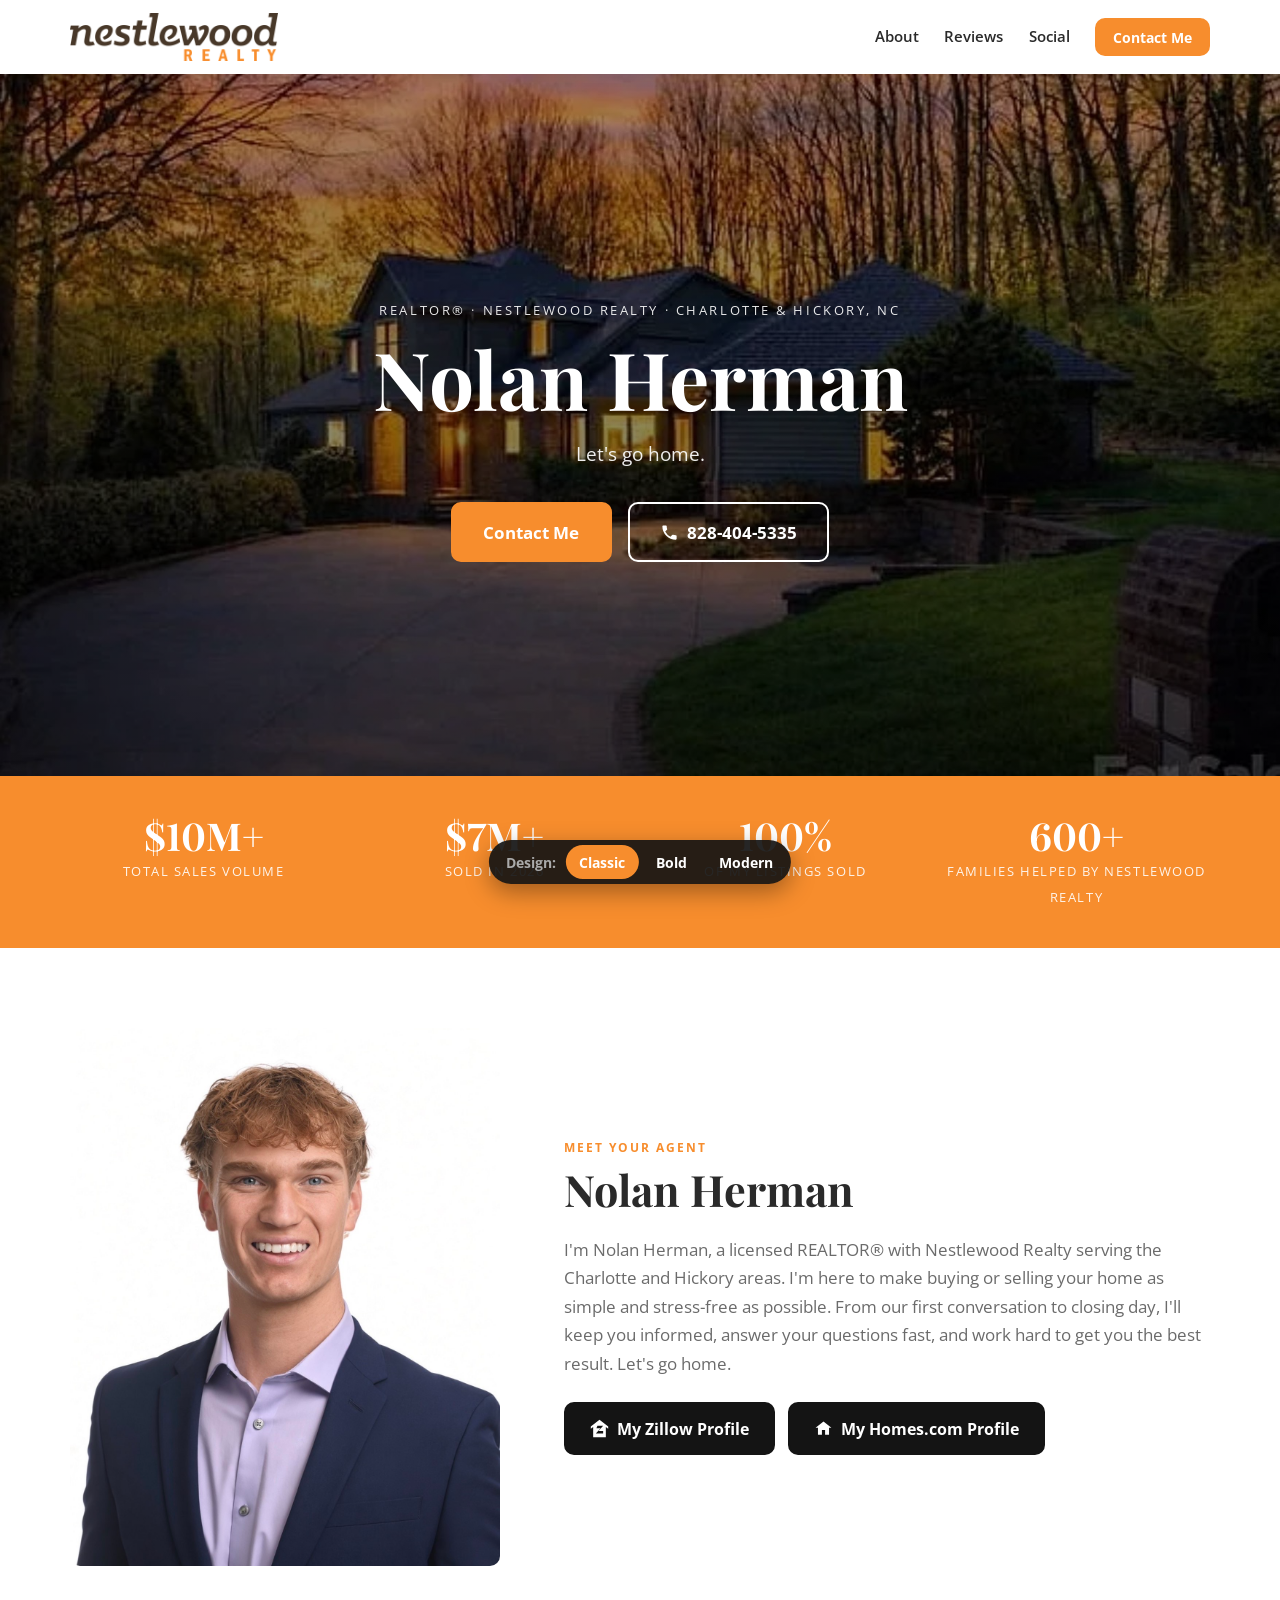
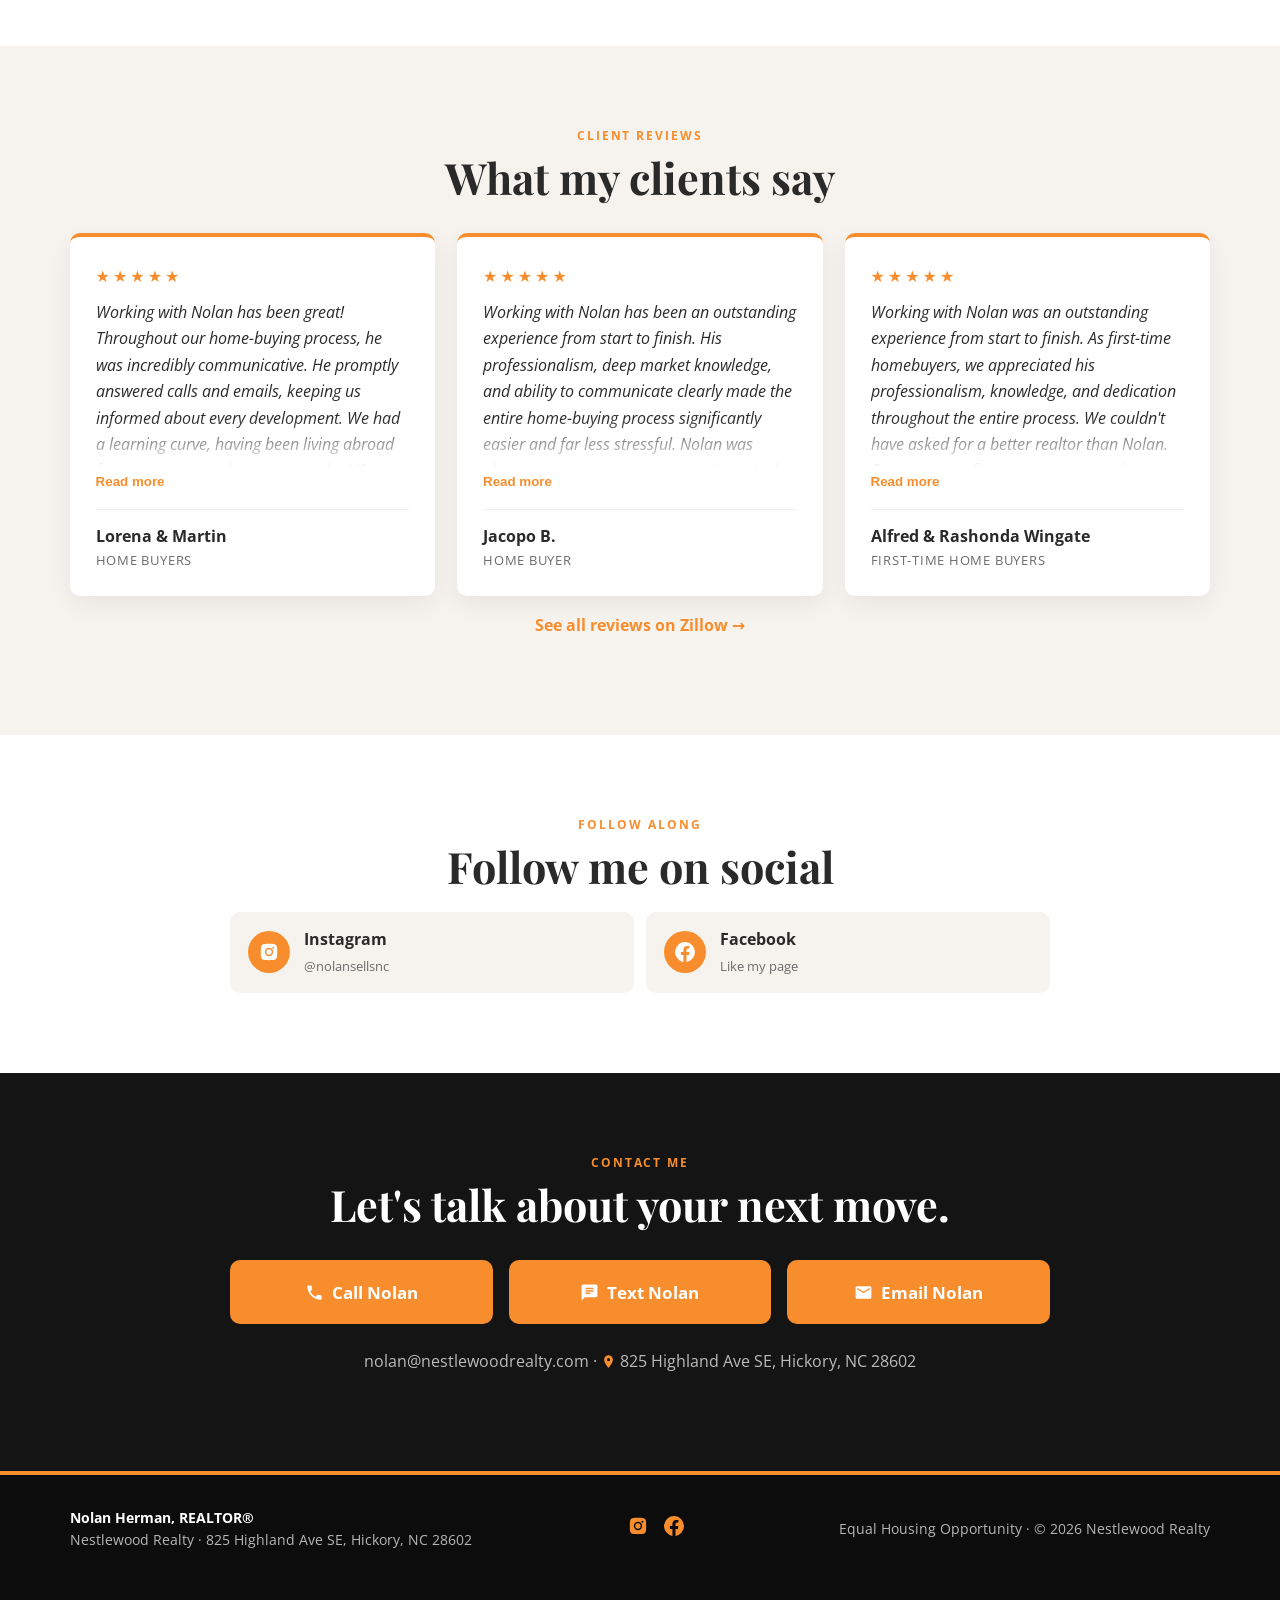
==== designs.html @ 229688e7 "Clean up: move the site to the top level The site now opens directly at the short link, and designs." ====
<!DOCTYPE html>
<html lang="en">
<head>
<meta charset="UTF-8" />
<meta name="viewport" content="width=device-width, initial-scale=1.0" />
<title>Nolan Herman, REALTOR® | Nestlewood Realty | Website Designs</title>
<link rel="preconnect" href="https://fonts.googleapis.com" />
<link rel="preconnect" href="https://fonts.gstatic.com" crossorigin />
<link href="https://fonts.googleapis.com/css2?family=Bebas+Neue&family=Playfair+Display:wght@600;700&family=Open+Sans:ital,wght@0,400;0,600;0,700;1,400&display=swap" rel="stylesheet" />
<script>document.documentElement.classList.add("js");</script>
<style>
/* ===================== BASE ===================== */
:root { --accent: #f78d2d; --dark: #141414; --ink: #2a2a2a; --muted: #6b6b6b; --soft: #f6f3ef; --radius: 10px;
  --head: "Playfair Display", Georgia, serif; --body: "Open Sans", system-ui, sans-serif; }
* { box-sizing: border-box; }
html { scroll-behavior: smooth; scroll-padding-top: 80px; }
body { font-variant-numeric: lining-nums; margin: 0; font-family: var(--body); color: var(--ink); line-height: 1.65; background: #fff; }
img { max-width: 100%; display: block; }
a { color: inherit; }
h1, h2, h3 { font-family: var(--head); line-height: 1.1; margin: 0 0 .5em; }
h2 { font-size: clamp(1.9rem, 4vw, 2.7rem); }
.wrap { width: min(1140px, 92%); margin: 0 auto; }
.center { text-align: center; }
.eyebrow { text-transform: uppercase; letter-spacing: .16em; font-size: .78rem; font-weight: 700; color: var(--accent); margin: 0 0 .6em; }
.section { padding: 5rem 0; }

/* Buttons */
.btn { display: inline-flex; align-items: center; justify-content: center; gap: .5rem; background: var(--accent); color: #fff; border: 2px solid var(--accent);
  text-decoration: none; font: 700 1rem var(--body); padding: .85em 1.5em; border-radius: var(--radius); cursor: pointer; transition: transform .15s, filter .2s; }
.btn:hover { transform: translateY(-2px); filter: brightness(.92); }
.btn svg { width: 19px; height: 19px; fill: currentColor; }
.btn-sm { padding: .55em 1.1em; font-size: .9rem; }
.btn-lg { padding: 1em 1.8em; font-size: 1.05rem; }
.btn-ghost { background: transparent; border-color: #fff; color: #fff; }
.btn-dark { background: var(--dark); border-color: var(--dark); }

/* Stripes (optional) */
.stripes { position: fixed; inset: -200px; z-index: -1; pointer-events: none; display: none;
  background: repeating-linear-gradient(-45deg, color-mix(in srgb, var(--accent) 22%, transparent) 0 70px, transparent 70px 140px, rgba(20,20,20,.08) 140px 175px, transparent 175px 245px);
  background-size: 346.5px 346.5px; animation: slide 14s linear infinite; }
@keyframes slide { to { background-position: 346.5px 0; } }
@media (prefers-reduced-motion: reduce) { .stripes { animation: none; } }


/* Header */
.site-header { position: sticky; top: 0; z-index: 20; background: #fff; box-shadow: 0 2px 14px rgba(0,0,0,.06); }
.header-inner { display: flex; align-items: center; justify-content: space-between; height: 74px; }
.brand { text-decoration: none; }
.logo-img { height: 48px; width: auto; }
.logo-text { font: 700 1.5rem var(--head); color: var(--dark); border: 2px dashed #ccc; padding: .15em .6em; border-radius: 6px; }
.nav { display: flex; align-items: center; gap: 1.6rem; font-weight: 600; font-size: .95rem; }
.nav a:not(.btn) { text-decoration: none; }
.nav a:not(.btn):hover { color: var(--accent); }

/* Cover */
.cover { position: relative; color: #fff; background: linear-gradient(rgba(0,0,0,.35), rgba(0,0,0,.55)), var(--cover) center 45% / cover no-repeat; }
.cover-inner { min-height: 78vh; display: flex; align-items: center; justify-content: center; text-align: center; padding: 4rem 0; }
.cover h1 { font-size: clamp(2.8rem, 7vw, 5rem); color: #fff; margin-bottom: .2em; }
.kicker { text-transform: uppercase; letter-spacing: .2em; font-size: .8rem; opacity: .9; }
.tagline { font-size: 1.2rem; opacity: .92; margin: 0 0 2rem; }
.cover-actions { display: flex; gap: 1rem; justify-content: center; flex-wrap: wrap; }
.cover-photo { display: none; }

/* Stats */
.stats { background: var(--accent); color: #fff; padding: 2.4rem 0; }
.stats-grid { display: grid; grid-template-columns: repeat(auto-fit, minmax(170px, 1fr)); gap: 1.5rem; text-align: center; }
.stat strong { display: block; font: 700 2.4rem/1.1 var(--head); font-variant-numeric: lining-nums; }
.stat span { font-size: .8rem; text-transform: uppercase; letter-spacing: .12em; opacity: .9; }

/* About */
.about-grid { display: grid; grid-template-columns: .8fr 1.2fr; gap: 4rem; align-items: center; }
.about-photo img { width: 100%; aspect-ratio: 4/5; object-fit: cover; object-position: center 20%; border-radius: var(--radius); }
.about-text { font-size: 1.08rem; color: var(--muted); }
.profile-buttons { display: flex; flex-wrap: wrap; gap: .8rem; margin-top: 1.5rem; }

/* Reviews */
.reviews-section { background: var(--soft); }
.reviews { display: grid; grid-template-columns: repeat(3, 1fr); gap: 1.4rem; margin-top: 2rem; align-items: start; }
.review { margin: 0; background: #fff; border-radius: var(--radius); padding: 1.6rem; box-shadow: 0 8px 24px rgba(0,0,0,.06); border-top: 4px solid var(--accent); }
.stars { color: var(--accent); letter-spacing: 3px; margin-bottom: .6rem; }
.review-text { max-height: 10.5em; overflow: hidden; position: relative; }
.review-text p { margin: 0; font-style: italic; }
.review:not(.open) .review-text::after { content: ""; position: absolute; inset: auto 0 0; height: 3em; background: linear-gradient(transparent, #fff); }
.review.open .review-text { max-height: none; }
.read-more { background: none; border: 0; padding: .4rem 0 0; color: var(--accent); font-weight: 700; cursor: pointer; }
.review footer { margin-top: 1rem; padding-top: .8rem; border-top: 1px solid #eee; font-weight: 700; }
.review footer span { display: block; font-weight: 400; font-size: .8rem; color: var(--muted); text-transform: uppercase; letter-spacing: .06em; }
.more a { color: var(--accent); font-weight: 700; text-decoration: none; }

/* Video + socials */
.media-grid { display: grid; grid-template-columns: 1fr 1fr; gap: 3rem; align-items: center; }
.video-box { display: flex; justify-content: center; }
.video-thumb { position: relative; width: 100%; aspect-ratio: 16/9; border-radius: var(--radius); overflow: hidden; background: #222; border: 0; padding: 0; cursor: pointer; display: grid; place-items: center; }
.video-thumb.short { width: min(100%, 340px); aspect-ratio: 9/16; }
.video-thumb img { position: absolute; inset: 0; width: 100%; height: 100%; object-fit: cover; }
.video-thumb iframe { position: absolute; inset: 0; width: 100%; height: 100%; border: 0; }
.video-thumb .play { position: relative; width: 74px; height: 74px; border-radius: 50%; background: var(--accent); color: #fff; display: grid; place-items: center; font-size: 1.8rem; padding-left: 6px; box-shadow: 0 8px 24px rgba(0,0,0,.35); transition: transform .2s; }
.video-thumb:hover .play { transform: scale(1.08); }
.video-thumb.placeholder { background: repeating-linear-gradient(45deg, #2a2a2a 0 14px, #262626 14px 28px); flex-direction: column; gap: .6rem; cursor: default; }
.video-thumb.placeholder small { color: #bbb; text-transform: uppercase; letter-spacing: .14em; font-size: .75rem; position: absolute; bottom: 18%; }
.socials { display: grid; gap: .7rem; margin-top: 1.2rem; }
.social { display: flex; align-items: center; gap: .9rem; text-decoration: none; padding: .75rem 1rem; border-radius: var(--radius); background: var(--soft); border: 2px solid transparent; transition: border-color .2s, transform .15s; }
.social:hover { border-color: var(--accent); transform: translateX(4px); }
.social .ic { width: 42px; height: 42px; border-radius: 50%; background: var(--accent); display: grid; place-items: center; flex: none; }
.social .ic svg { width: 20px; height: 20px; fill: #fff; }
.social b { display: block; }
.social small { color: var(--muted); }

.media-grid.no-video { grid-template-columns: 1fr; text-align: center; max-width: 820px; }
.media-grid.no-video .socials { grid-template-columns: repeat(auto-fit, minmax(220px, 1fr)); text-align: left; }

/* Contact */
.contact { background: var(--dark); color: #eee; }
.contact h2 { color: #fff; }
.contact-buttons { display: grid; grid-template-columns: repeat(3, 1fr); gap: 1rem; max-width: 820px; margin: 2rem auto 1.5rem; }
.contact-buttons .btn { padding: 1.1em; font-size: 1.05rem; }
.contact-line { color: #bbb; }
.contact-line a { text-decoration: none; }
.contact-line svg { width: 15px; height: 15px; fill: var(--accent); vertical-align: -2px; }

/* Footer */
.site-footer { background: #0c0c0c; color: rgba(255,255,255,.7); font-size: .85rem; padding: 2rem 0; border-top: 4px solid var(--accent); }
.footer-inner { display: flex; justify-content: space-between; align-items: center; gap: 1.5rem; flex-wrap: wrap; }
.site-footer strong { color: #fff; }
.footer-socials { display: flex; gap: 1rem; }
.footer-socials svg { width: 20px; height: 20px; fill: var(--accent); }

/* ===================== THEME: BOLD ===================== */
#t-bold:checked ~ .site-root { --head: "Bebas Neue", Impact, sans-serif; background: var(--dark); color: #ddd; }
#t-bold:checked ~ .site-root h1, #t-bold:checked ~ .site-root h2 { font-weight: 400; letter-spacing: .03em; color: #fff; }
#t-bold:checked ~ .site-root h2 { font-size: clamp(2.4rem, 5vw, 3.4rem); }
#t-bold:checked ~ .site-root .site-header { background: var(--dark); color: #fff; box-shadow: none; border-bottom: 1px solid #2a2a2a; }
#t-bold:checked ~ .site-root .logo-text { color: #fff; border-color: #555; }
#t-bold:checked ~ .site-root .logo-img { filter: brightness(0) invert(1); }
#t-bold:checked ~ .site-root .cover { background: linear-gradient(90deg, rgba(0,0,0,.92) 35%, rgba(0,0,0,.35)), var(--cover) center 65% / cover no-repeat; }
#t-bold:checked ~ .site-root .cover-inner { justify-content: space-between; text-align: left; min-height: 0; padding: 4rem 0 0; align-items: flex-end; gap: 2rem; }
#t-bold:checked ~ .site-root .cover-text { padding-bottom: 4.5rem; max-width: 560px; }
#t-bold:checked ~ .site-root .cover h1 { font-size: clamp(4rem, 10vw, 7.5rem); line-height: .9; }
#t-bold:checked ~ .site-root .cover h1::after { content: ""; display: block; width: 90px; height: 6px; background: var(--accent); margin-top: .9rem; }
#t-bold:checked ~ .site-root .cover-actions { justify-content: flex-start; }
#t-bold:checked ~ .site-root .cover-photo { display: block; width: 40%; max-width: 420px; }
#t-bold:checked ~ .site-root .cover-photo img { width: 100%; aspect-ratio: 4/5; object-fit: cover; object-position: center 20%; border-radius: var(--radius) var(--radius) 0 0; border: 4px solid var(--accent); border-bottom: 0; }
#t-bold:checked ~ .site-root .stats { background: #0c0c0c; border-top: 4px solid var(--accent); border-bottom: 1px solid #2a2a2a; }
#t-bold:checked ~ .site-root .stat strong { font-size: 3.2rem; color: var(--accent); font-weight: 400; }
#t-bold:checked ~ .site-root .about-photo { display: none; }
#t-bold:checked ~ .site-root .about-grid { grid-template-columns: 1fr; max-width: 760px; margin: 0 auto; text-align: center; }
#t-bold:checked ~ .site-root .about-text { color: #bbb; }
#t-bold:checked ~ .site-root .profile-buttons { justify-content: center; }
#t-bold:checked ~ .site-root .btn-dark { background: #fff; color: var(--dark); border-color: #fff; }
#t-bold:checked ~ .site-root .reviews-section { background: #1c1c1c; }
#t-bold:checked ~ .site-root .review { background: #242424; color: #ccc; box-shadow: none; }
#t-bold:checked ~ .site-root .review:not(.open) .review-text::after { background: linear-gradient(transparent, #242424); }
#t-bold:checked ~ .site-root .review footer { border-color: #333; color: #fff; }
#t-bold:checked ~ .site-root .social { background: #1f1f1f; }
#t-bold:checked ~ .site-root .social b { color: #fff; }
#t-bold:checked ~ .site-root .contact { background: var(--accent); color: #111; }
#t-bold:checked ~ .site-root .contact h2 { color: #111; }
#t-bold:checked ~ .site-root .contact .eyebrow { color: #111; }
#t-bold:checked ~ .site-root .contact-buttons .btn { background: var(--dark); border-color: var(--dark); }
#t-bold:checked ~ .site-root .contact-line { color: #222; }
#t-bold:checked ~ .site-root .contact-line svg { fill: #111; }

/* ===================== THEME: MODERN ===================== */
#t-modern:checked ~ .site-root { --head: "Bebas Neue", Impact, sans-serif; --radius: 16px; background: #f1ebe3; }
#t-modern:checked ~ .site-root .stripes { display: block; }
#t-modern:checked ~ .site-root h1, #t-modern:checked ~ .site-root h2 { font-weight: 400; letter-spacing: .03em; color: #3d2e24; }
#t-modern:checked ~ .site-root h2 { font-size: clamp(2.4rem, 5vw, 3.3rem); }
#t-modern:checked ~ .site-root .site-header { background: rgba(255,255,255,.92); backdrop-filter: blur(8px); }
#t-modern:checked ~ .site-root .cover { background: none; color: var(--ink); }
#t-modern:checked ~ .site-root .cover-inner { min-height: 0; text-align: left; justify-content: space-between; gap: 3rem; padding: 3.5rem 0 2rem; }
#t-modern:checked ~ .site-root .cover-text { flex: 1; background: rgba(255,255,255,.94); border-radius: var(--radius); padding: 2.6rem; box-shadow: 0 16px 40px rgba(0,0,0,.08); }
#t-modern:checked ~ .site-root .cover h1 { color: #3d2e24; font-size: clamp(3.4rem, 8vw, 6rem); line-height: .95; }
#t-modern:checked ~ .site-root .kicker { color: var(--accent); opacity: 1; font-weight: 700; }
#t-modern:checked ~ .site-root .tagline { color: var(--muted); }
#t-modern:checked ~ .site-root .cover-actions { justify-content: flex-start; }
#t-modern:checked ~ .site-root .btn-ghost { border-color: var(--dark); color: var(--dark); }
#t-modern:checked ~ .site-root .cover-photo { display: block; flex: .8; position: relative; }
#t-modern:checked ~ .site-root .cover-photo::before { content: ""; position: absolute; inset: 0; border-radius: var(--radius); background: var(--cover) center 65% / cover; transform: rotate(3deg); box-shadow: 0 16px 40px rgba(0,0,0,.15); }
#t-modern:checked ~ .site-root .cover-photo img { position: relative; width: 100%; aspect-ratio: 4/5; object-fit: cover; object-position: center 20%; border-radius: var(--radius); border: 6px solid #fff; box-shadow: 0 16px 40px rgba(0,0,0,.15); transform: rotate(-2deg); }
#t-modern:checked ~ .site-root .stats { background: none; color: var(--ink); padding: 1rem 0; }
#t-modern:checked ~ .site-root .stats-grid { gap: 1rem; }
#t-modern:checked ~ .site-root .stat { background: var(--dark); color: #fff; border-radius: var(--radius); padding: 1.4rem 1rem; }
#t-modern:checked ~ .site-root .stat strong { color: var(--accent); font-weight: 400; font-size: 2.8rem; }
#t-modern:checked ~ .site-root .section { padding: 1.2rem 0; }
#t-modern:checked ~ .site-root .section > .wrap { background: rgba(255,255,255,.95); border-radius: var(--radius); padding: 2.8rem; box-shadow: 0 16px 40px rgba(0,0,0,.06); }
#t-modern:checked ~ .site-root .about-photo { display: none; }
#t-modern:checked ~ .site-root .about-grid { grid-template-columns: 1fr; }
#t-modern:checked ~ .site-root .reviews-section { background: none; }
#t-modern:checked ~ .site-root .review { background: var(--soft); box-shadow: none; }
#t-modern:checked ~ .site-root .review:not(.open) .review-text::after { background: linear-gradient(transparent, var(--soft)); }
#t-modern:checked ~ .site-root .contact { background: none; color: var(--ink); }
#t-modern:checked ~ .site-root .contact > .wrap { background: var(--dark) !important; color: #ddd; }
#t-modern:checked ~ .site-root .contact h2 { color: #fff; }
#t-modern:checked ~ .site-root .site-footer { margin-top: 1.2rem; }

/* ===================== PHONES ===================== */
@media (max-width: 860px) {
  .nav a:not(.btn) { display: none; }
  .about-grid, .media-grid { grid-template-columns: 1fr; gap: 2rem; }
  .about-photo { max-width: 340px; }
  .reviews { grid-template-columns: 1fr; }
  .contact-buttons { grid-template-columns: 1fr; }
  .stats-grid { grid-template-columns: repeat(2, 1fr); }
  .section { padding: 3.5rem 0; }
  .cover-inner { min-height: 70vh; }
  #t-bold:checked ~ .site-root .cover-inner { flex-direction: column-reverse; align-items: center; text-align: center; padding-top: 2.5rem; }
  #t-bold:checked ~ .site-root .cover-text { padding-bottom: 3rem; }
  #t-bold:checked ~ .site-root .cover h1::after { margin: .9rem auto 0; }
  #t-bold:checked ~ .site-root .cover-actions { justify-content: center; }
  #t-bold:checked ~ .site-root .cover-photo { width: 70%; }
  #t-modern:checked ~ .site-root .cover-inner { flex-direction: column-reverse; min-height: 0; padding-top: 2rem; }
  #t-modern:checked ~ .site-root .cover-photo { width: 75%; }
  #t-modern:checked ~ .site-root .cover-text { padding: 1.8rem; text-align: center; }
  #t-modern:checked ~ .site-root .cover-actions { justify-content: center; }
  #t-modern:checked ~ .site-root .section > .wrap { padding: 1.8rem 1.3rem; }
  .footer-inner { flex-direction: column; text-align: center; }
}

:root { --accent: #f78d2d; }
.site-root { min-height: 100vh; background: #fff; position: relative; z-index: 0; }
.theme-radio { position: absolute; opacity: 0; pointer-events: none; }
/* Design switcher */
.switcher { position: fixed; left: 50%; bottom: 16px; transform: translateX(-50%); z-index: 100; display: flex; gap: 4px; padding: 5px;
  background: rgba(20,20,20,.92); border-radius: 999px; box-shadow: 0 8px 24px rgba(0,0,0,.35); font: 700 .85rem "Open Sans", sans-serif; }
.switcher span { color: #aaa; padding: .55em .4em .55em .9em; }
.switcher label { color: #fff; padding: .55em 1em; border-radius: 999px; cursor: pointer; }
#t-classic:checked ~ .switcher label[for=t-classic],
#t-bold:checked ~ .switcher label[for=t-bold],
#t-modern:checked ~ .switcher label[for=t-modern] { background: var(--accent); }
.site-footer { padding-bottom: 5rem; }
/* Reviews show in full unless JavaScript is on */
html:not(.js) .review-text { max-height: none; }
html:not(.js) .review-text::after, html:not(.js) .read-more { display: none !important; }

</style>
</head>
<body>
<input type="radio" name="theme" id="t-classic" class="theme-radio" checked />
<input type="radio" name="theme" id="t-bold" class="theme-radio" />
<input type="radio" name="theme" id="t-modern" class="theme-radio" />
<div class="switcher" role="group" aria-label="Choose a design"><span>Design:</span>
  <label for="t-classic">Classic</label><label for="t-bold">Bold</label><label for="t-modern">Modern</label></div>
<div class="site-root">
<div class="stripes" aria-hidden="true"></div>

  <header class="site-header">
    <div class="wrap header-inner">
      <a href="#top" class="brand"><img src="[data-uri]" alt="Nestlewood Realty" class="logo-img"></a>
      <nav class="nav">
        <a href="#about">About</a><a href="#reviews">Reviews</a><a href="#videos">Social</a>
        <a href="#contact" class="btn btn-sm">Contact Me</a>
      </nav>
    </div>
  </header>

  <section class="cover" id="top" style="--cover:url('[data-uri]')">
    <div class="wrap cover-inner">
      <div class="cover-text">
        <p class="kicker">REALTOR® · Nestlewood Realty · Charlotte &amp; Hickory, NC</p>
        <h1>Nolan Herman</h1>
        <p class="tagline">Let's go home.</p>
        <div class="cover-actions">
          <a href="#contact" class="btn btn-lg">Contact Me</a>
          <a href="tel:8284045335" class="btn btn-lg btn-ghost"><svg viewBox="0 0 24 24" aria-hidden="true"><path d="M6.6 10.8a15.1 15.1 0 0 0 6.6 6.6l2.2-2.2a1 1 0 0 1 1-.25 11.4 11.4 0 0 0 3.6.57 1 1 0 0 1 1 1V20a1 1 0 0 1-1 1A17 17 0 0 1 3 4a1 1 0 0 1 1-1h3.5a1 1 0 0 1 1 1c0 1.25.2 2.45.57 3.57a1 1 0 0 1-.25 1z"></path></svg> 828-404-5335</a>
        </div>
      </div>
      <div class="cover-photo"><img src="[data-uri]" alt="Nolan Herman"></div>
    </div>
  </section>

  <section class="stats"><div class="wrap stats-grid">
    <div class="stat"><strong>$10M+</strong><span>Total sales volume</span></div><div class="stat"><strong>$7M+</strong><span>Sold in 2026</span></div><div class="stat"><strong>100%</strong><span>Of my listings sold</span></div><div class="stat"><strong>600+</strong><span>Families helped by Nestlewood Realty</span></div>
  </div></section>

  <section class="section about" id="about">
    <div class="wrap about-grid">
      <div class="about-photo"><img src="[data-uri]" alt="Nolan Herman"></div>
      <div>
        <p class="eyebrow">Meet Your Agent</p>
        <h2>Nolan Herman</h2>
        <p class="about-text">I'm Nolan Herman, a licensed REALTOR® with Nestlewood Realty serving the Charlotte and Hickory areas. I'm here to make buying or selling your home as simple and stress-free as possible. From our first conversation to closing day, I'll keep you informed, answer your questions fast, and work hard to get you the best result. Let's go home.</p>
        <div class="profile-buttons">
          <a class="btn btn-dark" href="https://www.zillow.com/profile/Nolansellnc" target="_blank" rel="noopener"><svg viewBox="0 0 24 24" aria-hidden="true"><path d="M12 1 1 9.6v2.6l3-2.2V23h16V10l3 2.2V9.6zm4.6 17.4H7.4l5.9-6.6H8.1l1.3-3.2h7.2l-5.8 6.6h5.8z"></path></svg> My Zillow Profile</a>
          <a class="btn btn-dark" href="https://www.homes.com/real-estate-agents/nolan-herman/2672vt8/" target="_blank" rel="noopener"><svg viewBox="0 0 24 24" aria-hidden="true"><path d="M12 3 2 11h3v9h5v-6h4v6h5v-9h3z"></path></svg> My Homes.com Profile</a>
        </div>
      </div>
    </div>
  </section>

  <section class="section reviews-section" id="reviews">
    <div class="wrap">
      <p class="eyebrow center">Client Reviews</p>
      <h2 class="center">What my clients say</h2>
      <div class="reviews">
        <blockquote class="review">
          <div class="stars">★★★★★</div>
          <div class="review-text"><p>Working with Nolan has been great! Throughout our home-buying process, he was incredibly communicative. He promptly answered calls and emails, keeping us informed about every development. We had a learning curve, having been living abroad for many years and returning to the US, things have drastically changed. But his ability to clearly explain complex contracts and situations in detail was invaluable. It is hard to make buying a home a stress-free situation, but Nolan worked hard for us and made it easy to navigate. He brought a fresh perspective to the process, was always available, day and night, explained everything clearly, and was pro-active finding answers to any questions we had, without any delay. Nolan truly went above and beyond. He was incredibly professional, patient, and made the whole journey feel effortless, even handling remote aspects seamlessly. He looked out for our best interests, getting us a fantastic deal. You feel like you're their only client. So grateful for having had such a great agent through this process. We highly recommend Nolan to anyone looking to buy a home, you will be in great hands, do not hesitate to contact and get on your way to finding your perfect home!</p></div>
          <button class="read-more" type="button">Read more</button>
          <footer>Lorena &amp; Martin<span>Home Buyers</span></footer>
        </blockquote><blockquote class="review">
          <div class="stars">★★★★★</div>
          <div class="review-text"><p>Working with Nolan has been an outstanding experience from start to finish. His professionalism, deep market knowledge, and ability to communicate clearly made the entire home-buying process significantly easier and far less stressful. Nolan was always proactive, responsive, and genuinely committed to protecting my best interests. What impressed me the most was his attention to detail and his ability to anticipate potential issues before they became problems. He guided me through every step with honesty, transparency, and a level of dedication that is hard to find. Nolan consistently went above and beyond, ensuring I had all the information I needed to make confident decisions. I highly recommend Nolan to anyone looking for a reliable, knowledgeable, and truly client-focused real estate professional. He is exceptional at what he does, and I'm grateful to have worked with him.</p></div>
          <button class="read-more" type="button">Read more</button>
          <footer>Jacopo B.<span>Home Buyer</span></footer>
        </blockquote><blockquote class="review">
          <div class="stars">★★★★★</div>
          <div class="review-text"><p>Working with Nolan was an outstanding experience from start to finish. As first-time homebuyers, we appreciated his professionalism, knowledge, and dedication throughout the entire process. We couldn't have asked for a better realtor than Nolan. From our very first conversation to closing day, he made us feel supported, informed, and confident throughout the entire home-buying process. He was always quick to answer our questions, incredibly patient, and truly had our best interests at heart. Buying a home is a huge milestone, and thanks to his guidance, it was an exciting and enjoyable experience. We are so grateful for all of his hard work, dedication, and professionalism. We absolutely love our new home and highly recommend Nolan to anyone looking for a realtor who genuinely cares about their clients.</p></div>
          <button class="read-more" type="button">Read more</button>
          <footer>Alfred &amp; Rashonda Wingate<span>First-Time Home Buyers</span></footer>
        </blockquote>
      </div>
      <p class="center more"><a href="https://www.zillow.com/profile/Nolansellnc" target="_blank" rel="noopener">See all reviews on Zillow →</a></p>
    </div>
  </section>

  <section class="section media" id="videos">
    <div class="wrap media-grid no-video">
      
      <div class="follow">
        <p class="eyebrow">Follow Along</p>
        <h2>Follow me on social</h2>
        <div class="socials">
          <a class="social" href="https://www.instagram.com/nolansellsnc/" target="_blank" rel="noopener"><span class="ic"><svg viewBox="0 0 24 24" aria-hidden="true"><path d="M12 2.2c3.2 0 3.6 0 4.8.1 3.3.1 4.8 1.7 4.9 4.9.1 1.3.1 1.6.1 4.8s0 3.6-.1 4.8c-.1 3.2-1.7 4.8-4.9 4.9-1.3.1-1.6.1-4.8.1s-3.6 0-4.8-.1c-3.3-.1-4.8-1.7-4.9-4.9C2.2 15.6 2.2 15.2 2.2 12s0-3.6.1-4.8C2.4 3.9 3.9 2.4 7.2 2.3 8.4 2.2 8.8 2.2 12 2.2zM12 7a5 5 0 1 0 0 10 5 5 0 0 0 0-10zm0 8.2a3.2 3.2 0 1 1 0-6.4 3.2 3.2 0 0 1 0 6.4zm5.2-9.6a1.2 1.2 0 1 0 0 2.4 1.2 1.2 0 0 0 0-2.4z"></path></svg></span><span><b>Instagram</b><small>@nolansellsnc</small></span></a><a class="social" href="https://www.facebook.com/profile.php?id=61578346302536" target="_blank" rel="noopener"><span class="ic"><svg viewBox="0 0 24 24" aria-hidden="true"><path d="M24 12a12 12 0 1 0-13.9 11.9v-8.4h-3V12h3V9.4c0-3 1.8-4.7 4.5-4.7 1.3 0 2.7.2 2.7.2v3h-1.5c-1.5 0-2 .9-2 1.9V12h3.4l-.5 3.5h-2.9v8.4A12 12 0 0 0 24 12z"></path></svg></span><span><b>Facebook</b><small>Like my page</small></span></a>
        </div>
      </div>
    </div>
  </section>

  <section class="section contact" id="contact">
    <div class="wrap contact-inner">
      <p class="eyebrow center">Contact Me</p>
      <h2 class="center">Let's talk about your next move.</h2>
      <div class="contact-buttons">
    <a class="btn" href="tel:8284045335"><svg viewBox="0 0 24 24" aria-hidden="true"><path d="M6.6 10.8a15.1 15.1 0 0 0 6.6 6.6l2.2-2.2a1 1 0 0 1 1-.25 11.4 11.4 0 0 0 3.6.57 1 1 0 0 1 1 1V20a1 1 0 0 1-1 1A17 17 0 0 1 3 4a1 1 0 0 1 1-1h3.5a1 1 0 0 1 1 1c0 1.25.2 2.45.57 3.57a1 1 0 0 1-.25 1z"></path></svg> Call Nolan</a>
    <a class="btn" href="sms:8284045335"><svg viewBox="0 0 24 24" aria-hidden="true"><path d="M20 2H4a2 2 0 0 0-2 2v18l4-4h14a2 2 0 0 0 2-2V4a2 2 0 0 0-2-2zM7 9h10v2H7zm6 5H7v-2h6zm4-6H7V6h10z"></path></svg> Text Nolan</a>
    <a class="btn" href="mailto:nolan@nestlewoodrealty.com"><svg viewBox="0 0 24 24" aria-hidden="true"><path d="M20 4H4a2 2 0 0 0-2 2v12a2 2 0 0 0 2 2h16a2 2 0 0 0 2-2V6a2 2 0 0 0-2-2zm0 4-8 5-8-5V6l8 5 8-5z"></path></svg> Email Nolan</a></div>
      <p class="center contact-line"><a href="mailto:nolan@nestlewoodrealty.com">nolan@nestlewoodrealty.com</a> · <a href="https://www.google.com/maps/search/?api=1&amp;query=825%20Highland%20Ave%20SE%2C%20Hickory%2C%20NC%2028602" target="_blank" rel="noopener"><svg viewBox="0 0 24 24" aria-hidden="true"><path d="M12 2a7 7 0 0 0-7 7c0 5.3 7 13 7 13s7-7.7 7-13a7 7 0 0 0-7-7zm0 9.5a2.5 2.5 0 1 1 0-5 2.5 2.5 0 0 1 0 5z"></path></svg> 825 Highland Ave SE, Hickory, NC 28602</a></p>
    </div>
  </section>

  <footer class="site-footer">
    <div class="wrap footer-inner">
      <div><strong>Nolan Herman, REALTOR®</strong><br>Nestlewood Realty · 825 Highland Ave SE, Hickory, NC 28602</div>
      <div class="footer-socials"><a href="https://www.instagram.com/nolansellsnc/" target="_blank" rel="noopener" aria-label="Instagram"><svg viewBox="0 0 24 24" aria-hidden="true"><path d="M12 2.2c3.2 0 3.6 0 4.8.1 3.3.1 4.8 1.7 4.9 4.9.1 1.3.1 1.6.1 4.8s0 3.6-.1 4.8c-.1 3.2-1.7 4.8-4.9 4.9-1.3.1-1.6.1-4.8.1s-3.6 0-4.8-.1c-3.3-.1-4.8-1.7-4.9-4.9C2.2 15.6 2.2 15.2 2.2 12s0-3.6.1-4.8C2.4 3.9 3.9 2.4 7.2 2.3 8.4 2.2 8.8 2.2 12 2.2zM12 7a5 5 0 1 0 0 10 5 5 0 0 0 0-10zm0 8.2a3.2 3.2 0 1 1 0-6.4 3.2 3.2 0 0 1 0 6.4zm5.2-9.6a1.2 1.2 0 1 0 0 2.4 1.2 1.2 0 0 0 0-2.4z"></path></svg></a><a href="https://www.facebook.com/profile.php?id=61578346302536" target="_blank" rel="noopener" aria-label="Facebook"><svg viewBox="0 0 24 24" aria-hidden="true"><path d="M24 12a12 12 0 1 0-13.9 11.9v-8.4h-3V12h3V9.4c0-3 1.8-4.7 4.5-4.7 1.3 0 2.7.2 2.7.2v3h-1.5c-1.5 0-2 .9-2 1.9V12h3.4l-.5 3.5h-2.9v8.4A12 12 0 0 0 24 12z"></path></svg></a></div>
      <div class="fine">Equal Housing Opportunity · © 2026 Nestlewood Realty</div>
    </div>
  </footer>
</div>
<script>
document.querySelectorAll(".review").forEach((r) => {
  const t = r.querySelector(".review-text"), b = r.querySelector(".read-more");
  if (t.scrollHeight <= t.clientHeight + 4) { b.hidden = true; r.classList.add("open"); return; }
  b.addEventListener("click", () => { const o = r.classList.toggle("open"); b.textContent = o ? "Show less" : "Read more"; });
});
document.querySelectorAll(".switcher label").forEach((l) => l.addEventListener("click", () => scrollTo(0, 0)));
</script>
</body>
</html>
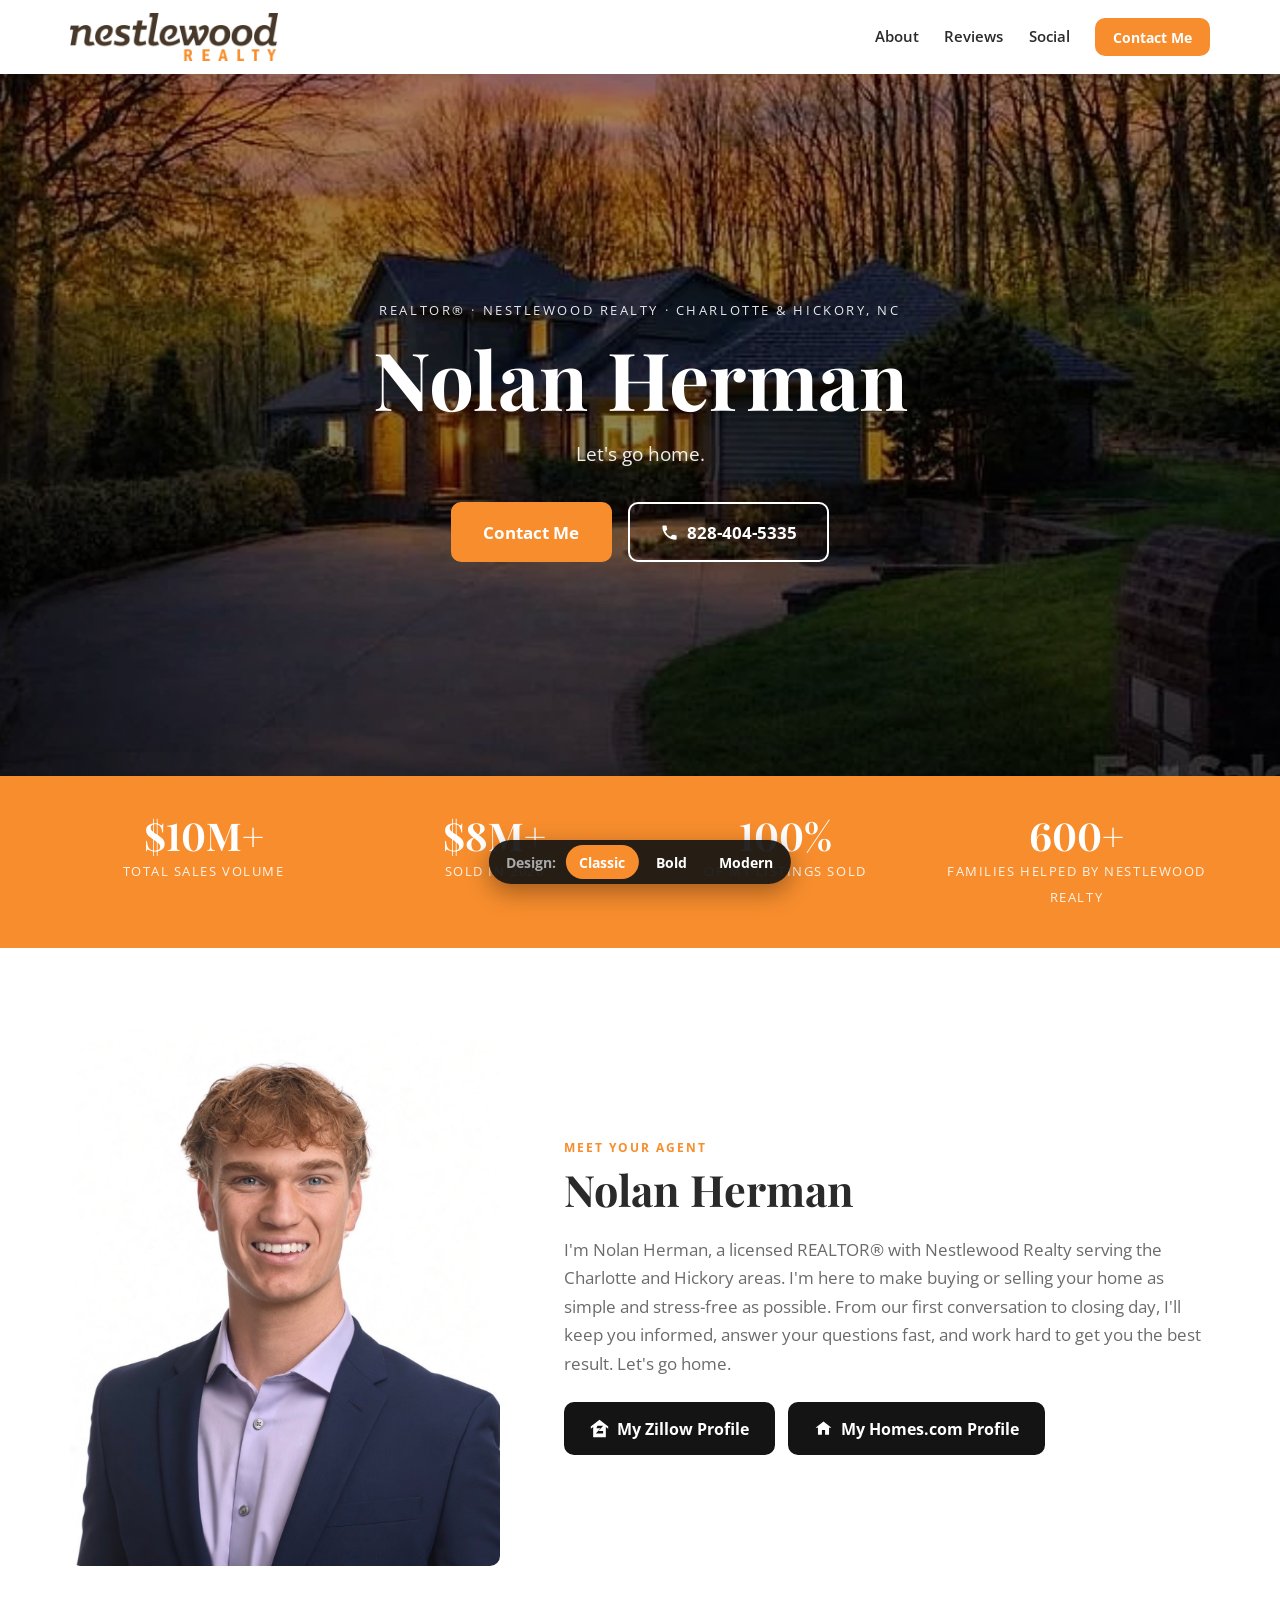
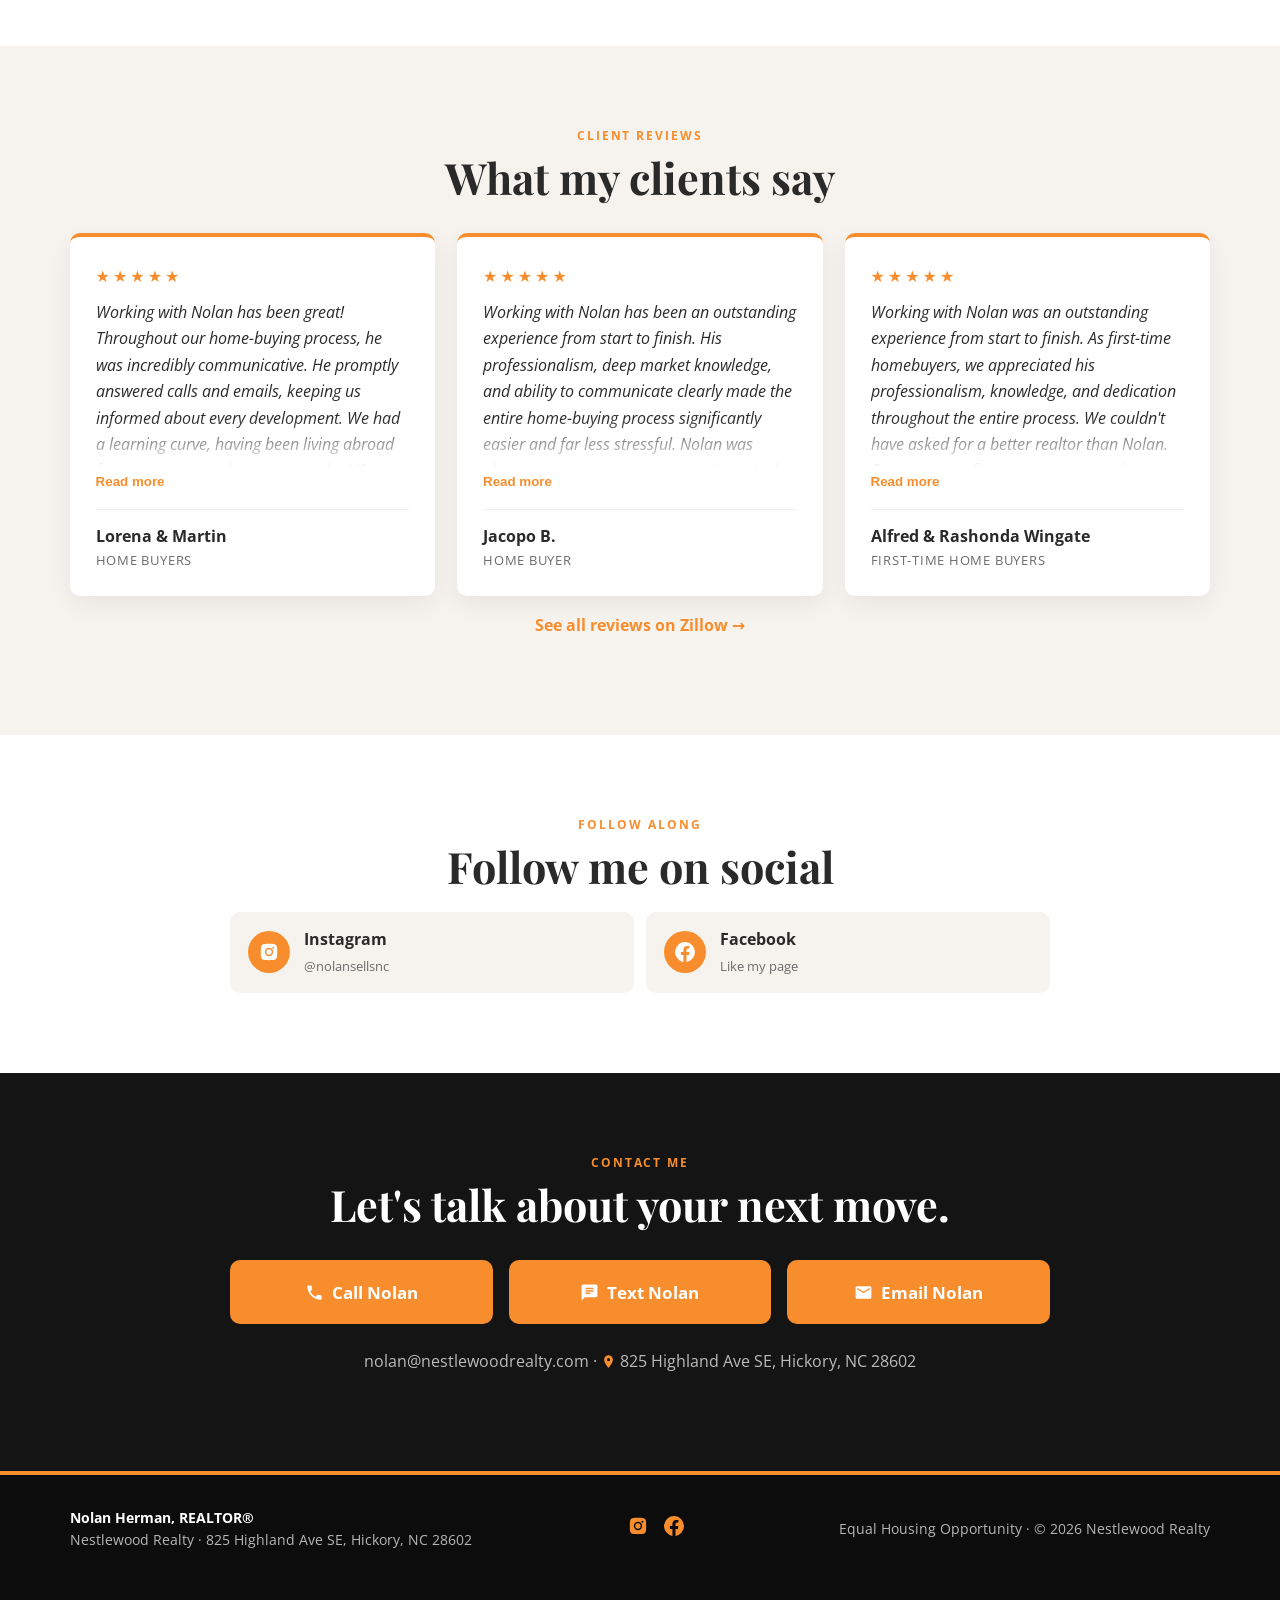
==== commit a0fe9699: "Update stats: $8M+ sold in 2026, 25+ homes per year; broker 100 units and $80M in one year Co-Author" ====
--- a/designs.html
+++ b/designs.html
@@ -269,7 +269,7 @@
   </section>
 
   <section class="stats"><div class="wrap stats-grid">
-    <div class="stat"><strong>$10M+</strong><span>Total sales volume</span></div><div class="stat"><strong>$7M+</strong><span>Sold in 2026</span></div><div class="stat"><strong>100%</strong><span>Of my listings sold</span></div><div class="stat"><strong>600+</strong><span>Families helped by Nestlewood Realty</span></div>
+    <div class="stat"><strong>$10M+</strong><span>Total sales volume</span></div><div class="stat"><strong>$8M+</strong><span>Sold in 2026</span></div><div class="stat"><strong>100%</strong><span>Of my listings sold</span></div><div class="stat"><strong>600+</strong><span>Families helped by Nestlewood Realty</span></div>
   </div></section>
 
   <section class="section about" id="about">
